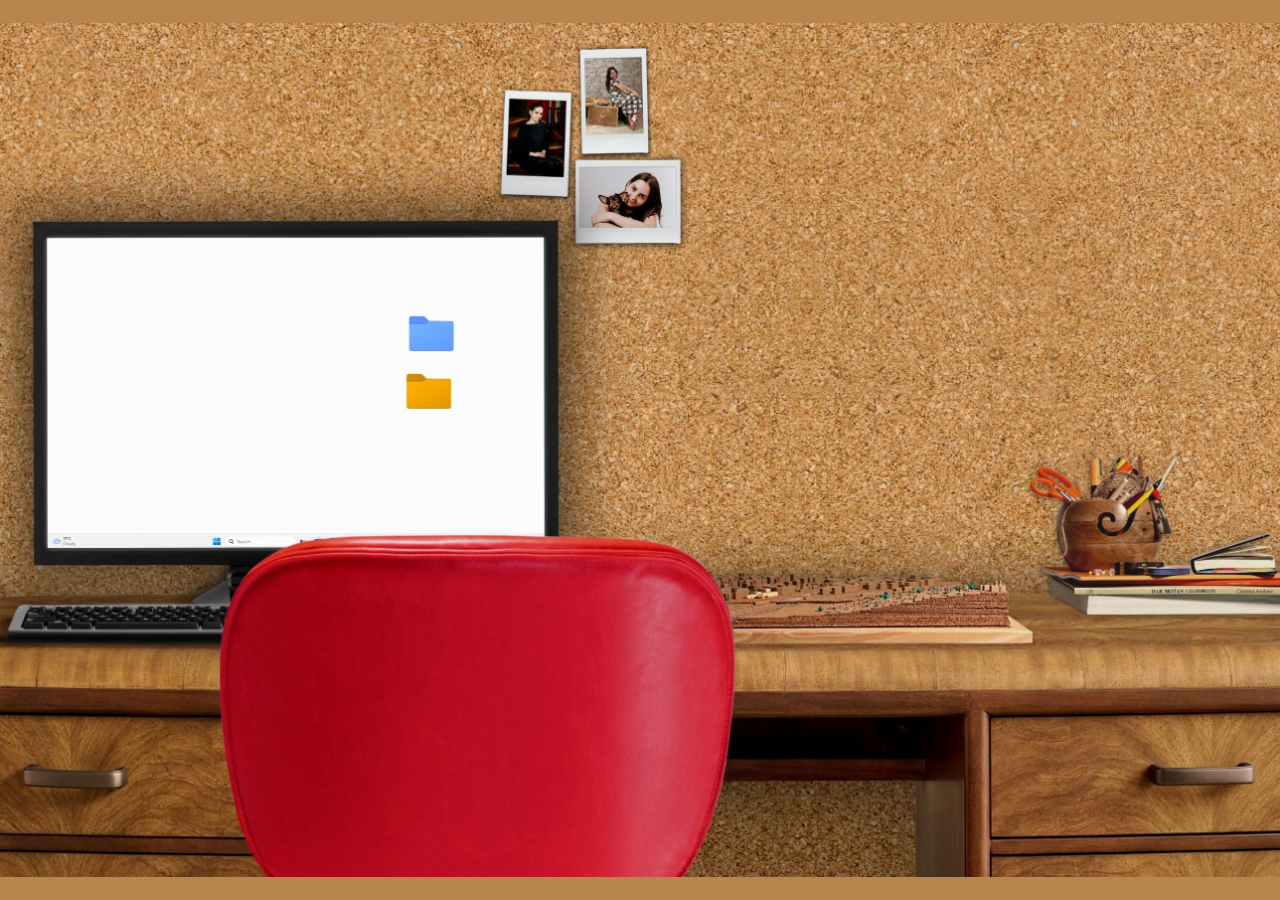
==== index.html @ c3d09a9c "Initial Commit First version" ====
<!DOCTYPE html>
<html lang="ro">
<head>
  <meta charset="UTF-8">
  <meta name="viewport" content="width=device-width, initial-scale=1">
  <title>Ioana</title>
  <link rel="stylesheet" href="style.css">
</head>
<body>

  <main class="scena">
    <img src="images/Deproba1.jpg" alt="Proba">

    <!-- Monitor -->
    <a class="zona" href="pages/disertatie.html" target="_blank" rel="noopener"
       style="left:31.9%; top:34.2%; width:3.6%; height:4.2%;"
       aria-label="Disertatie" data-eticheta="Disertatie"></a>

    <a class="zona" href="pages/cv.html" target="_blank" rel="noopener"
       style="left:31.7%; top:41.1%; width:3.6%; height:4.1%;"
       aria-label="CV" data-eticheta="CV"></a>

    <!-- Polaroid -->
    <a class="zona" href="pages/about.html" target="_blank" rel="noopener"
       style="left:39.3%; top:8%; width:5.3%; height:12.3%;"
       aria-label="About" data-eticheta="About"></a>

    <a class="zona" href="pages/poze.html" target="_blank" rel="noopener"
       style="left:45.3%; top:3%; width:5.4%; height:12.3%;"
       aria-label="Poze" data-eticheta="Poze"></a>

    <a class="zona" href="pages/contact.html" target="_blank" rel="noopener"
       style="left:45%; top:16%; width:8.2%; height:9.8%;"
       aria-label="Contact" data-eticheta="Contact"></a>
  </main>

  <script src="script.js"></script>
</body>
</html>
---- style.css ----
* { margin: 0; padding: 0; box-sizing: border-box; }

html, body {
  height: 100%;
  overflow: hidden;            /* fara scroll */
  background: #b9854f;         /* culoarea plutei, pentru marginile libere */
}

body { display: grid; place-items: center; }

/* Scena pastreaza proportiile pozei (2576 x 1717) si incape mereu in ecran.
   Zonele clickabile sunt in procente, deci raman exact peste obiecte la orice dimensiune. */
.scena {
  position: relative;
  width: min(100vw, calc(100vh * 2576 / 1717));
  aspect-ratio: 2576 / 1717;
}

.scena img {
  display: block;
  width: 100%;
  height: 100%;
  user-select: none;
  -webkit-user-drag: none;
}

.zona {
  position: absolute;
  border-radius: 4px;
  cursor: pointer;
  transition: box-shadow .15s ease, background .15s ease;
}

.zona:hover,
.zona:focus-visible {
  background: rgba(255, 255, 255, .15);
  box-shadow: 0 0 0 3px rgba(255, 255, 255, .9), 0 0 18px rgba(0, 0, 0, .35);
  outline: none;
}

/* Eticheta mica care apare deasupra obiectului la hover */
.zona::after {
  content: attr(data-eticheta);
  position: absolute;
  left: 50%;
  bottom: calc(100% + 8px);
  transform: translateX(-50%);
  padding: 4px 10px;
  border-radius: 4px;
  background: #222;
  color: #fff;
  font: 500 clamp(11px, 1vw, 15px) system-ui, sans-serif;
  white-space: nowrap;
  opacity: 0;
  pointer-events: none;
  transition: opacity .15s ease;
}
.zona:hover::after,
.zona:focus-visible::after { opacity: 1; }

/* ---------- Mod unealta: deschide index.html?debug ---------- */
.debug .zona { background: rgba(255, 0, 80, .25); outline: 2px dashed #ff0050; }
.debug .scena { cursor: crosshair; }
.chenar-nou { position: absolute; border: 2px solid #00c2ff; background: rgba(0, 194, 255, .2); pointer-events: none; }
.rezultat {
  position: fixed; left: 12px; bottom: 12px; max-width: 90vw;
  padding: 10px 14px; background: #111; color: #9fffb0;
  font: 13px/1.4 ui-monospace, Consolas, monospace; border-radius: 6px; z-index: 10;
}
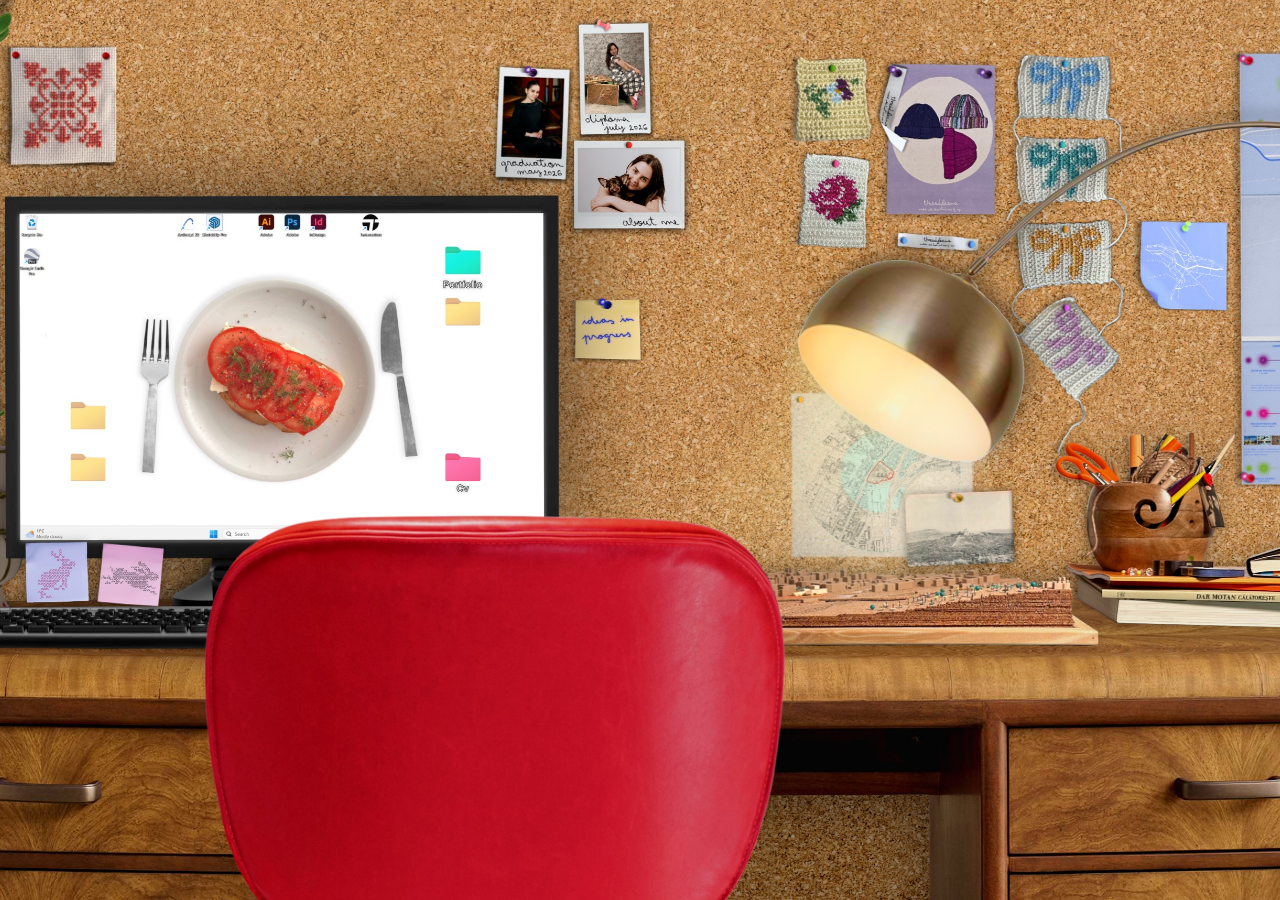
==== commit 83ff18c7: "New version" ====
--- a/index.html
+++ b/index.html
@@ -1,39 +1,38 @@
 <!DOCTYPE html>
 <html lang="ro">
 <head>
-  <meta charset="UTF-8">
-  <meta name="viewport" content="width=device-width, initial-scale=1">
-  <title>Ioana</title>
+  <meta charset="utf-8">
+  <meta name="viewport" content="width=device-width, initial-scale=1, viewport-fit=cover">
+  <title>Portofoliu</title>
   <link rel="stylesheet" href="style.css">
 </head>
 <body>
-
-  <main class="scena">
-    <img src="images/Deproba1.jpg" alt="Proba">
-
-    <!-- Monitor -->
-    <a class="zona" href="pages/disertatie.html" target="_blank" rel="noopener"
-       style="left:31.9%; top:34.2%; width:3.6%; height:4.2%;"
-       aria-label="Disertatie" data-eticheta="Disertatie"></a>
-
-    <a class="zona" href="pages/cv.html" target="_blank" rel="noopener"
-       style="left:31.7%; top:41.1%; width:3.6%; height:4.1%;"
-       aria-label="CV" data-eticheta="CV"></a>
-
-    <!-- Polaroid -->
-    <a class="zona" href="pages/about.html" target="_blank" rel="noopener"
-       style="left:39.3%; top:8%; width:5.3%; height:12.3%;"
-       aria-label="About" data-eticheta="About"></a>
-
-    <a class="zona" href="pages/poze.html" target="_blank" rel="noopener"
-       style="left:45.3%; top:3%; width:5.4%; height:12.3%;"
-       aria-label="Poze" data-eticheta="Poze"></a>
-
-    <a class="zona" href="pages/contact.html" target="_blank" rel="noopener"
-       style="left:45%; top:16%; width:8.2%; height:9.8%;"
-       aria-label="Contact" data-eticheta="Contact"></a>
+  <main class="scena" id="scena" role="img" aria-label="Birou cu panou de plută, monitor, scaun roșu, lampă și plante">
+    <a class="item" id="map" href="map.html" target="_blank" rel="noopener" aria-label="Hartă"
+       style="left:76.7469%; top:2.1739%; width:17.0419%; height:54.4384%; --zoom:1.06;">
+      <img src="img/map.png" alt="" draggable="false">
+    </a>
+    <a class="item" id="macheta" href="macheta.html" target="_blank" rel="noopener" aria-label="Machetă"
+       style="left:55.7065%; top:42.3007%; width:16.8090%; height:32.5181%; --zoom:1.08;">
+      <img src="img/macheta.png" alt="" draggable="false">
+    </a>
+    <a class="item" id="polaroids" href="polaroids.html" target="_blank" rel="noopener" aria-label="Despre mine"
+       style="left:42.0031%; top:0.3623%; width:11.4519%; height:27.3551%; --zoom:1.1;">
+      <img src="img/polaroids.png" alt="" draggable="false">
+    </a>
+    <a class="item" id="threadybeans" href="threadybeans.html" target="_blank" rel="noopener" aria-label="Threadybeans"
+       style="left:60.6366%; top:5.5254%; width:7.2981%; height:23.7319%; --zoom:1.12;">
+      <img src="img/threadybeans.png" alt="" draggable="false">
+    </a>
+    <a class="item" id="folder_albastru" href="folder_albastru.html" target="_blank" rel="noopener" aria-label="Portfolio"
+       style="left:40.5668%; top:26.7210%; width:1.8634%; height:4.0761%; --zoom:1.3;">
+      <img src="img/folder_albastru.png" alt="" draggable="false">
+    </a>
+    <a class="item" id="folder_roz" href="folder_roz.html" target="_blank" rel="noopener" aria-label="CV"
+       style="left:40.5668%; top:49.8188%; width:2.0186%; height:4.3478%; --zoom:1.3;">
+      <img src="img/folder_roz.png" alt="" draggable="false">
+    </a>
   </main>
-
-  <script src="script.js"></script>
+  <script src="main.js"></script>
 </body>
 </html>
--- a/style.css
+++ b/style.css
@@ -1,69 +1,64 @@
-* { margin: 0; padding: 0; box-sizing: border-box; }
-
-html, body {
-  height: 100%;
-  overflow: hidden;            /* fara scroll */
-  background: #b9854f;         /* culoarea plutei, pentru marginile libere */
+* {
+  margin: 0;
+  padding: 0;
+  border: 0;
+  box-sizing: border-box;
 }
 
-body { display: grid; place-items: center; }
-
-/* Scena pastreaza proportiile pozei (2576 x 1717) si incape mereu in ecran.
-   Zonele clickabile sunt in procente, deci raman exact peste obiecte la orice dimensiune. */
-.scena {
-  position: relative;
-  width: min(100vw, calc(100vh * 2576 / 1717));
-  aspect-ratio: 2576 / 1717;
+html,
+body {
+  width: 100%;
+  height: 100%;
+  overflow: hidden;
+  background: #c68f4a; /* culoarea plutei, rezervă până se încarcă poza */
 }
 
-.scena img {
+/*
+  Scena are exact proporțiile pozei (2576 x 1104) și se comportă ca "background-size: cover":
+  umple tot ecranul, iar ce depășește se taie simetric, centrat.
+  Obiectele clickabile sunt poziționate în procente față de scenă, deci rămân
+  exact peste obiectele din poză la orice dimensiune de ecran.
+*/
+.scena {
+  position: fixed;
+  left: 50%;
+  top: 50%;
+  width: max(100vw, calc(100dvh * 2576 / 1104));
+  aspect-ratio: 2576 / 1104;
+  transform: translate(-50%, -50%);
+  background: url("img/fundal.jpg") center / 100% 100% no-repeat;
+}
+
+/* ---------- obiecte clickabile ---------- */
+.item {
+  position: absolute;
+  display: block;
+  pointer-events: none;   /* hover-ul și click-ul sunt detectate în main.js, după forma PNG-ului */
+  outline: none;
+}
+
+.item img {
   display: block;
   width: 100%;
   height: 100%;
-  user-select: none;
-  -webkit-user-drag: none;
+  opacity: 0;             /* invizibil până la hover, ca să nu acopere nimic din poza de fundal */
+  transform: scale(1);
+  transform-origin: center center;
+  transition: opacity 0.12s ease-out, transform 0.28s cubic-bezier(0.2, 0.8, 0.2, 1);
+  will-change: transform;
 }
 
-.zona {
-  position: absolute;
-  border-radius: 4px;
-  cursor: pointer;
-  transition: box-shadow .15s ease, background .15s ease;
+.item.is-active,
+.item:focus-visible {
+  z-index: 5;
 }
 
-.zona:hover,
-.zona:focus-visible {
-  background: rgba(255, 255, 255, .15);
-  box-shadow: 0 0 0 3px rgba(255, 255, 255, .9), 0 0 18px rgba(0, 0, 0, .35);
-  outline: none;
+.item.is-active img,
+.item:focus-visible img {
+  opacity: 1;
+  transform: scale(var(--zoom, 1.1));
 }
 
-/* Eticheta mica care apare deasupra obiectului la hover */
-.zona::after {
-  content: attr(data-eticheta);
-  position: absolute;
-  left: 50%;
-  bottom: calc(100% + 8px);
-  transform: translateX(-50%);
-  padding: 4px 10px;
-  border-radius: 4px;
-  background: #222;
-  color: #fff;
-  font: 500 clamp(11px, 1vw, 15px) system-ui, sans-serif;
-  white-space: nowrap;
-  opacity: 0;
-  pointer-events: none;
-  transition: opacity .15s ease;
+@media (prefers-reduced-motion: reduce) {
+  .item img { transition: opacity 0.12s linear; }
 }
-.zona:hover::after,
-.zona:focus-visible::after { opacity: 1; }
-
-/* ---------- Mod unealta: deschide index.html?debug ---------- */
-.debug .zona { background: rgba(255, 0, 80, .25); outline: 2px dashed #ff0050; }
-.debug .scena { cursor: crosshair; }
-.chenar-nou { position: absolute; border: 2px solid #00c2ff; background: rgba(0, 194, 255, .2); pointer-events: none; }
-.rezultat {
-  position: fixed; left: 12px; bottom: 12px; max-width: 90vw;
-  padding: 10px 14px; background: #111; color: #9fffb0;
-  font: 13px/1.4 ui-monospace, Consolas, monospace; border-radius: 6px; z-index: 10;
-}
